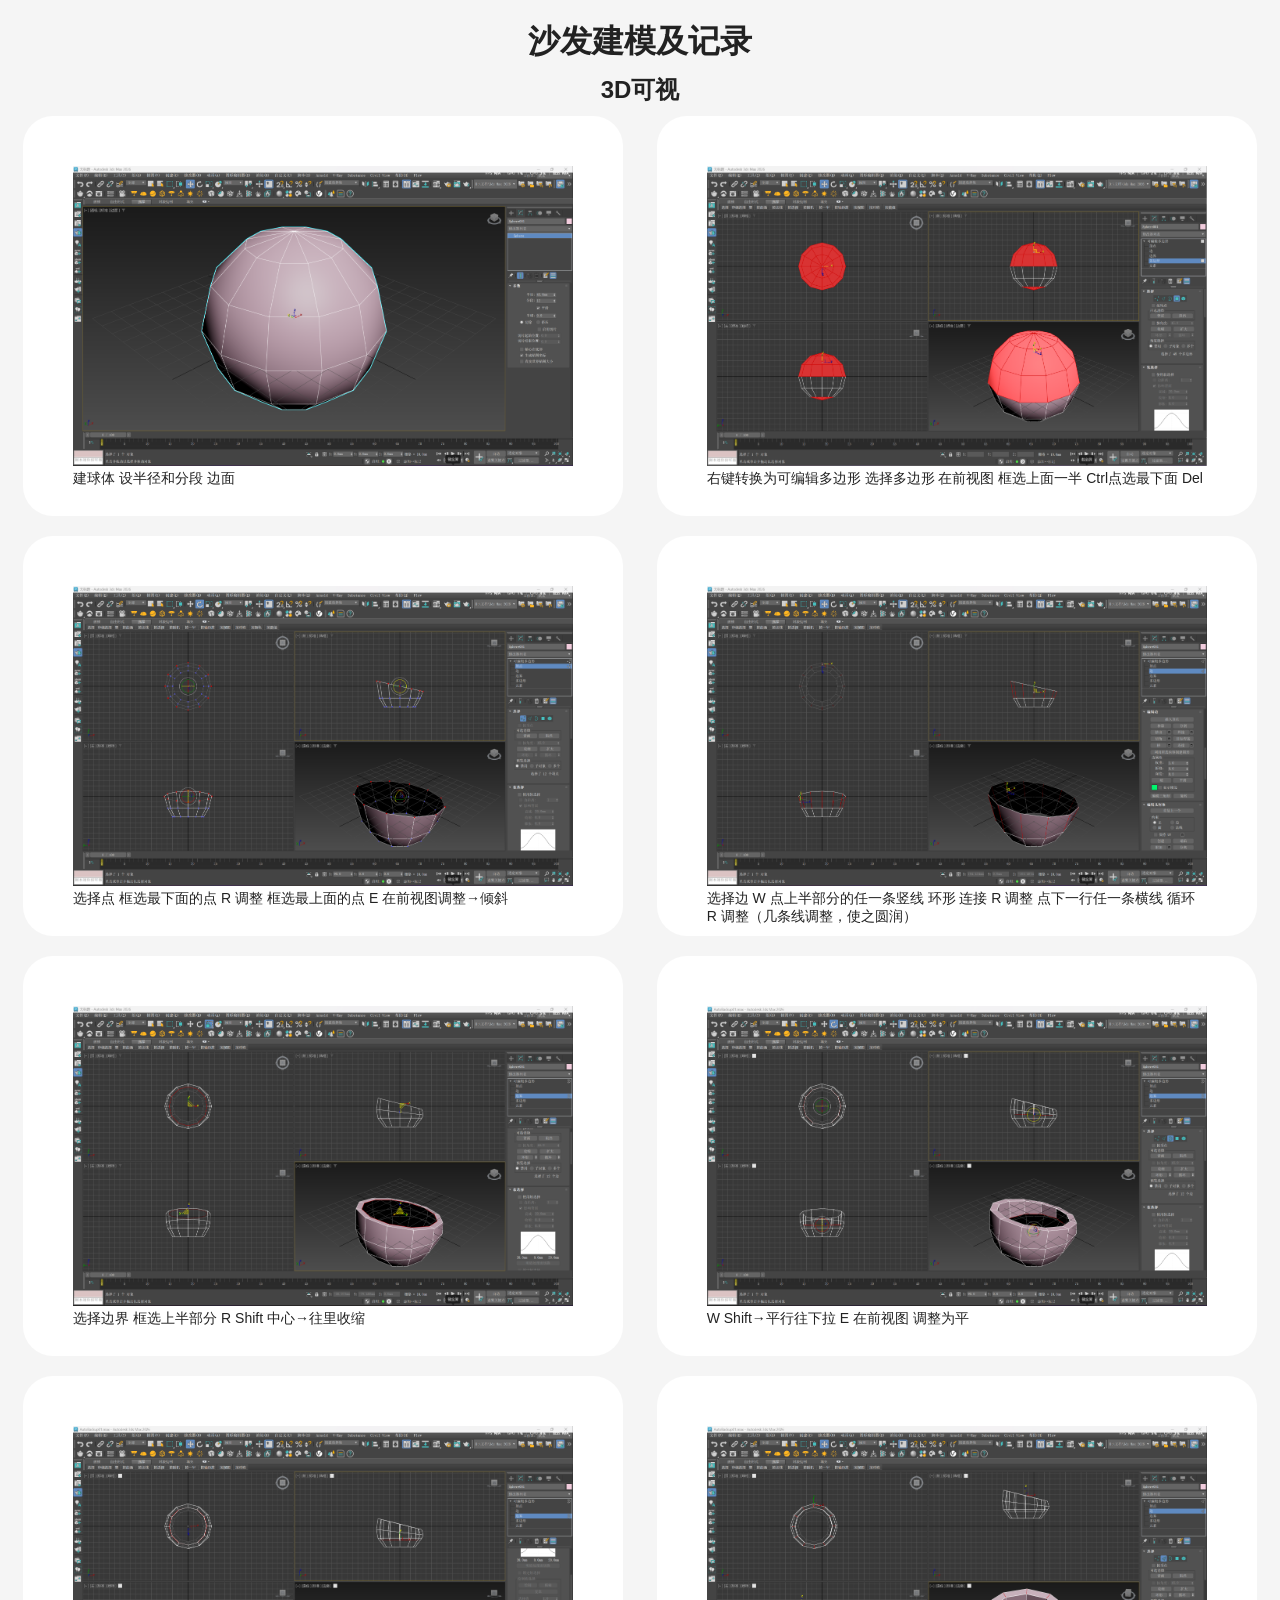
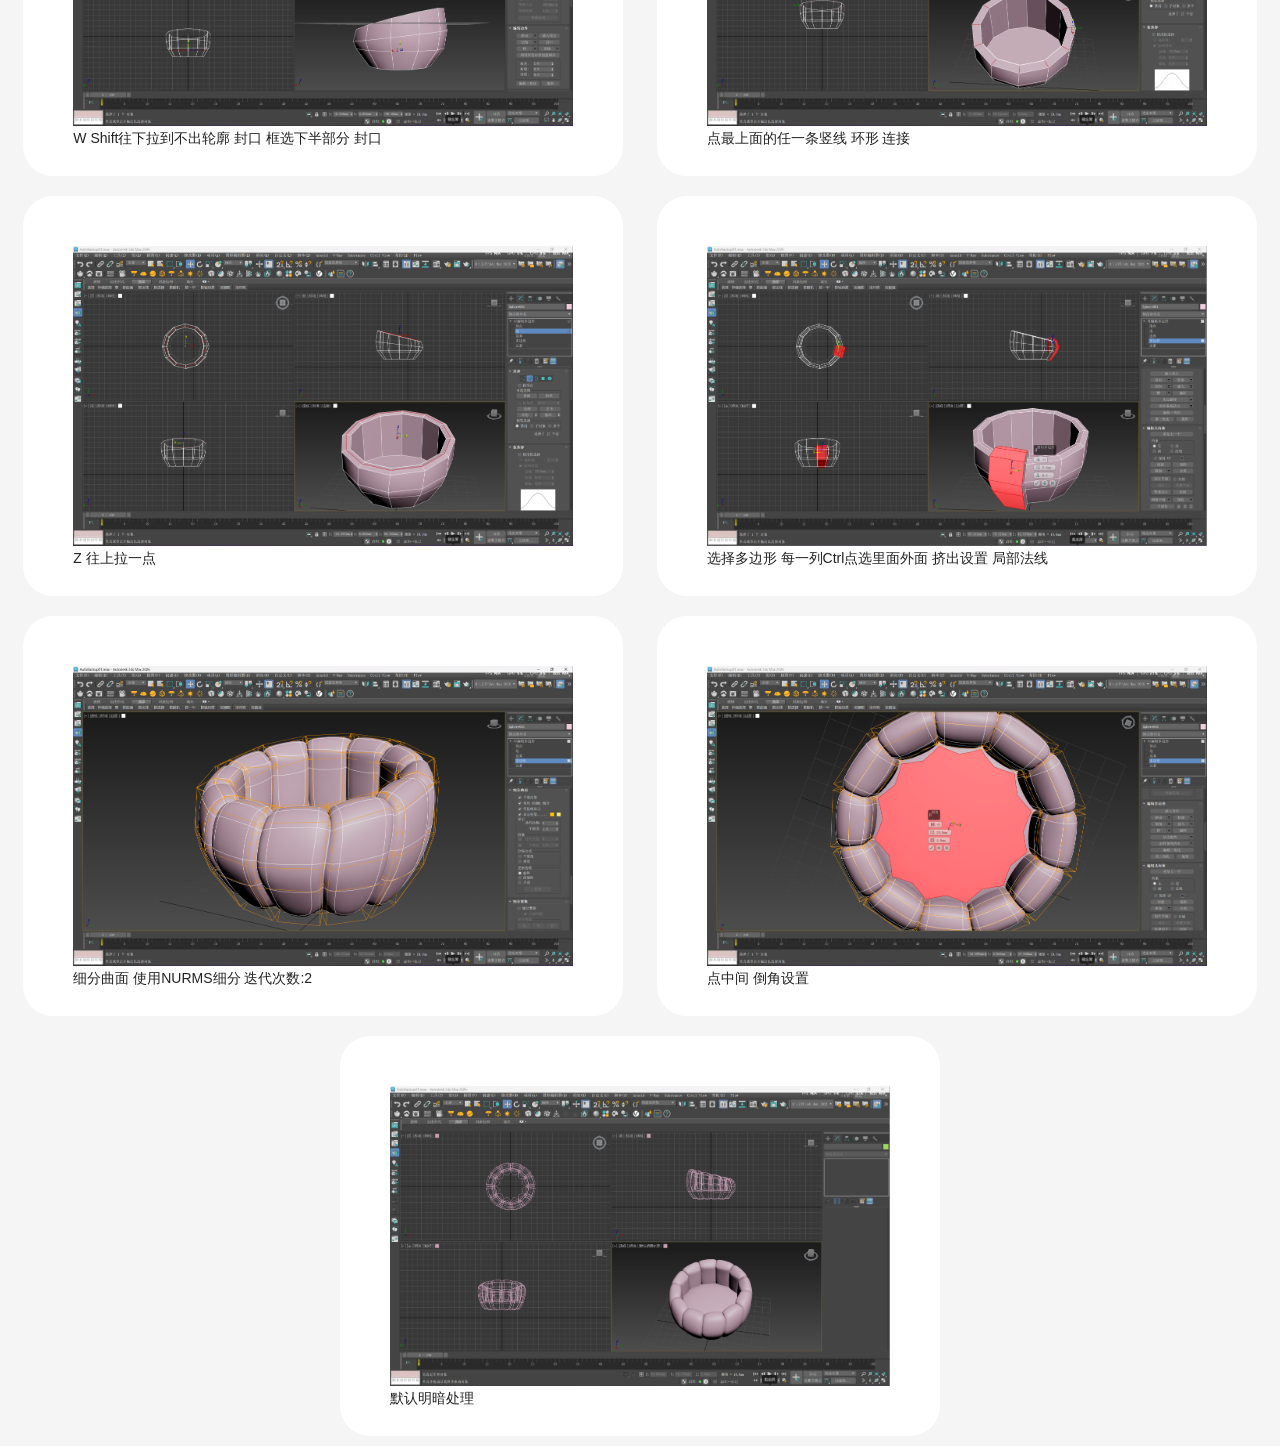
==== work1.html @ 8a5fc404 "Add files via upload" ====
<!DOCTYPE html>
<html lang="en">
<head>
    <meta charset="UTF-8">
    <meta name="viewport" content="width=device-width, initial-scale=1.0">
    <title>沙发建模</title>
    <link rel="stylesheet" href="../iconfont/iconfont.css">
    <link rel="stylesheet" href="./css/base.css">
    <link rel="stylesheet" href="./css/common.css">
</head>
<body>
    <div class="back">
        <a href="./index.html"><span class="iconfont icon-icon-test11"></span></a>
    </div>
    
    <h1>沙发建模及记录</h1>

    <div class="model">
        <a href="./3Dwork1.html"><h2>3D可视</h2></a>
    </div>

    <ul>
        <li>
            <div class="pic"><img src="./images/work1/1.png" alt=""></div>
            <p>建球体 设半径和分段 边面</p>
        </li>
        <li>
            <div class="pic"><img src="./images/work1/2.png" alt=""></div>
            <p>右键转换为可编辑多边形 选择多边形 在前视图 框选上面一半 Ctrl点选最下面 Del</p>
        </li>
        <li>
            <div class="pic"><img src="./images/work1/3.png" alt=""></div>
            <p>选择点 框选最下面的点 R 调整 框选最上面的点 E 在前视图调整→倾斜 </p>
        </li>
        <li>
            <div class="pic"><img src="./images/work1/4.png" alt=""></div>
            <p>选择边 W 点上半部分的任一条竖线 环形 连接 R 调整 点下一行任一条横线 循环 R 调整（几条线调整，使之圆润）</p>
        </li>
        <li>
            <div class="pic"><img src="./images/work1/5.png" alt=""></div>
            <p>选择边界 框选上半部分 R Shift 中心→往里收缩</p>
        </li>
        <li>
            <div class="pic"><img src="./images/work1/6.png" alt=""></div>
            <p>W Shift→平行往下拉 E 在前视图 调整为平</p>
        </li>
        <li>
            <div class="pic"><img src="./images/work1/7.png" alt=""></div>
            <p>W Shift往下拉到不出轮廓 封口 框选下半部分 封口</p>
        </li>
        <li>
            <div class="pic"><img src="./images/work1/8.png" alt=""></div>
            <p>点最上面的任一条竖线 环形 连接</p>
        </li>
        <li>
            <div class="pic"><img src="./images/work1/9.png" alt=""></div>
            <p>Z 往上拉一点</p>
        </li>
        <li>
            <div class="pic"><img src="./images/work1/10.png" alt=""></div>
            <p>选择多边形 每一列Ctrl点选里面外面 挤出设置 局部法线</p>
        </li>
        <li>
            <div class="pic"><img src="./images/work1/11.png" alt=""></div>
            <p>细分曲面 使用NURMS细分 迭代次数:2</p>
        </li>
        <li>
            <div class="pic"><img src="./images/work1/12.png" alt=""></div>
            <p>点中间 倒角设置</p>
        </li>
        <li>
            <div class="pic"><img src="./images/work1/13.png" alt=""></div>
            <p>默认明暗处理</p>
        </li>
    </ul>
</body>
</html>
---- css/base.css ----
* {
    margin: 0;
    padding: 0;
    box-sizing: border-box;
}

li {
    list-style: none;
}

a {
    text-decoration: none;
    color: #222;
}

body {
    background: #f5f5f5;
    font-family: "Microsoft YaHei",sans-serif;
    color: #222;
}
---- css/common.css ----
.back {
    margin: 10px;
}

.iconfont {
    position: fixed;
    font-size: 35px;
    color: black;
}

h1 {
    padding: 10px;
    text-align: center;
}

.model a {
    text-align: center;
}

ul {
    display: flex;
    justify-content: space-evenly;
    flex-wrap: wrap;
}

li {
    margin: 10px;
    padding: 50px;
    width: 600px;
    height: 400px;
    background-color: #fff;
    border-radius:30px;
}

li img {
    width: 500px;
    height: 300px;
}

li p {
    font-size: 14px;
}
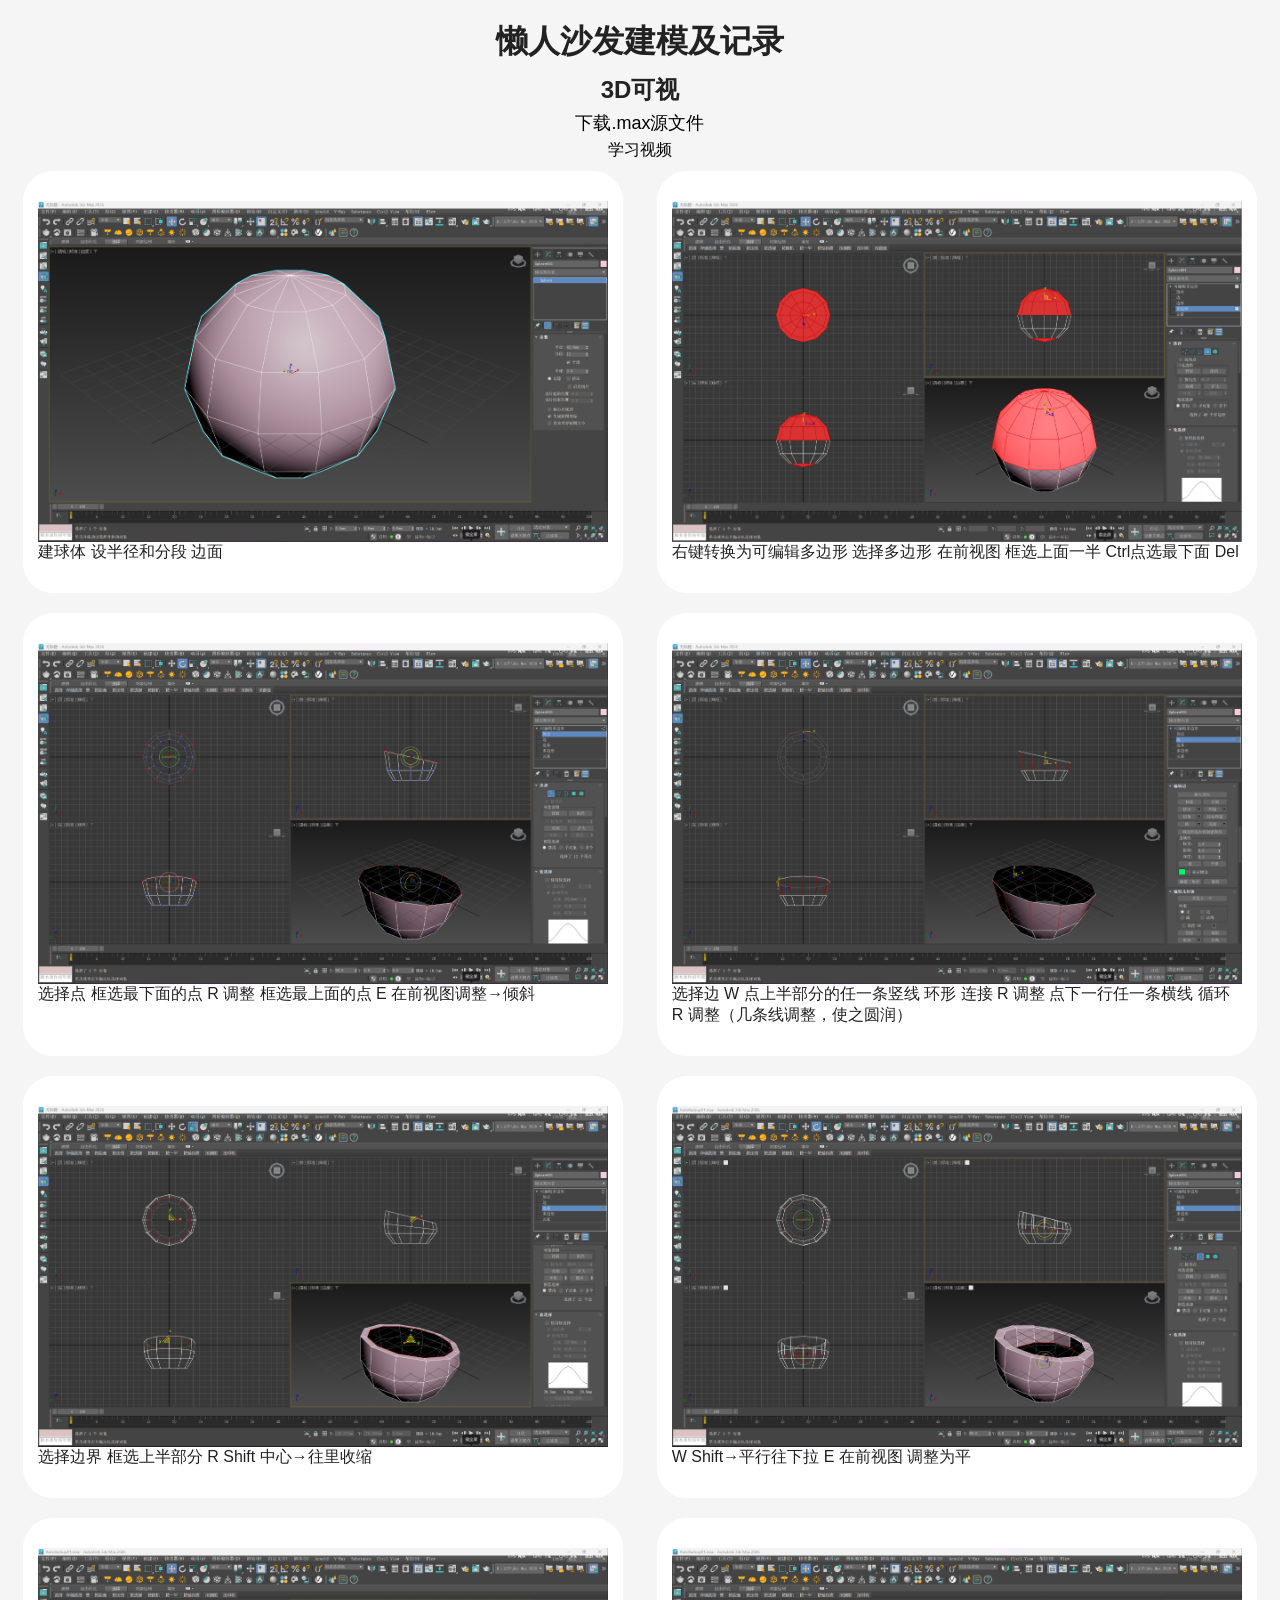
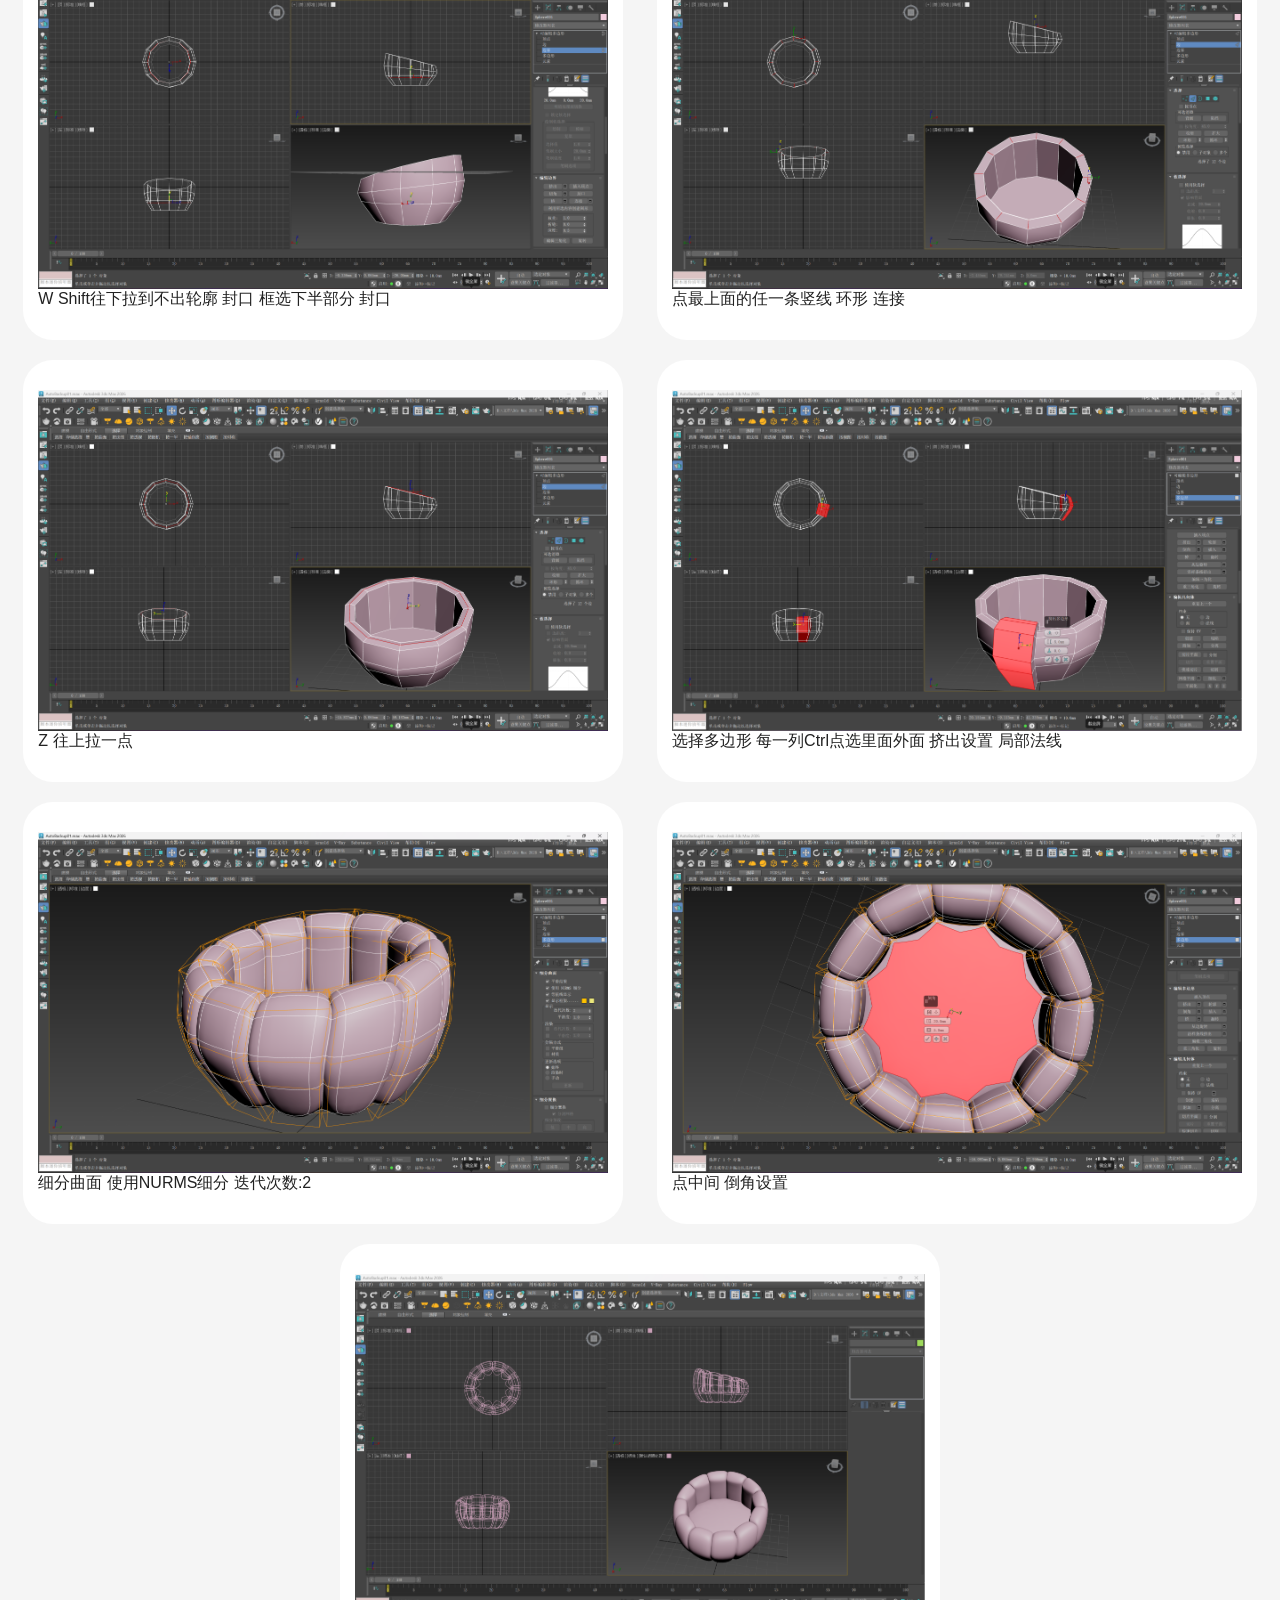
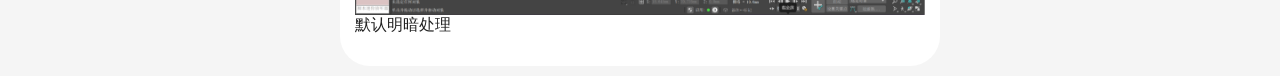
==== commit ef3bf425: "Add files via upload" ====
--- a/work1.html
+++ b/work1.html
@@ -13,11 +13,19 @@
         <a href="./index.html"><span class="iconfont icon-icon-test11"></span></a>
     </div>
     
-    <h1>沙发建模及记录</h1>
+    <h1>懒人沙发建模及记录</h1>
+  
+    <a href="./3Dwork1.html"><h2>3D可视</h2></a>
 
-    <div class="model">
-        <a href="./3Dwork1.html"><h2>3D可视</h2></a>
+    <div class="download">
+        <a href="./3D/懒人沙发.max" download="懒人沙发.max">
+            <span class="iconfont icon-icon-test3">下载.max源文件</span>
+        </a>
     </div>
+    
+    <a href="https://www.xiaohongshu.com/discovery/item/67d252ec000000001e000cb6?source=webshare&xhsshare=pc_web&xsec_token=ABp3Mh4LVzJBMYiuDW0uYWxy8ZZd_b02vDoHekupjPSX0=&xsec_source=pc_share" target="_blank">
+        <p>学习视频</p>
+    </a>
 
     <ul>
         <li>
--- a/css/common.css
+++ b/css/common.css
@@ -2,7 +2,7 @@
     margin: 10px;
 }
 
-.iconfont {
+.back .iconfont {
     position: fixed;
     font-size: 35px;
     color: black;
@@ -13,31 +13,50 @@
     text-align: center;
 }
 
-.model a {
+h2 {
     text-align: center;
+}
+
+.download .iconfont {
+    display: block;
+    margin: 5px;
+    font-size: 18px;
+    color: black;
+    text-align: center;
+}
+
+a p {
+    color: black;
+    text-align: center;
+}
+
+p {
+    font-size: 16px;
 }
 
 ul {
     display: flex;
     justify-content: space-evenly;
     flex-wrap: wrap;
+    padding: 0;
 }
 
 li {
     margin: 10px;
-    padding: 50px;
-    width: 600px;
-    height: 400px;
+    padding: 30px 15px;
+    max-width: 600px;
+    width: 100%;
     background-color: #fff;
     border-radius:30px;
 }
 
 li img {
-    width: 500px;
-    height: 300px;
+    display: block;
+    max-width: 100%;
+    height: auto;
 }
 
 li p {
-    font-size: 14px;
+    font-size: 16px;
 }
 
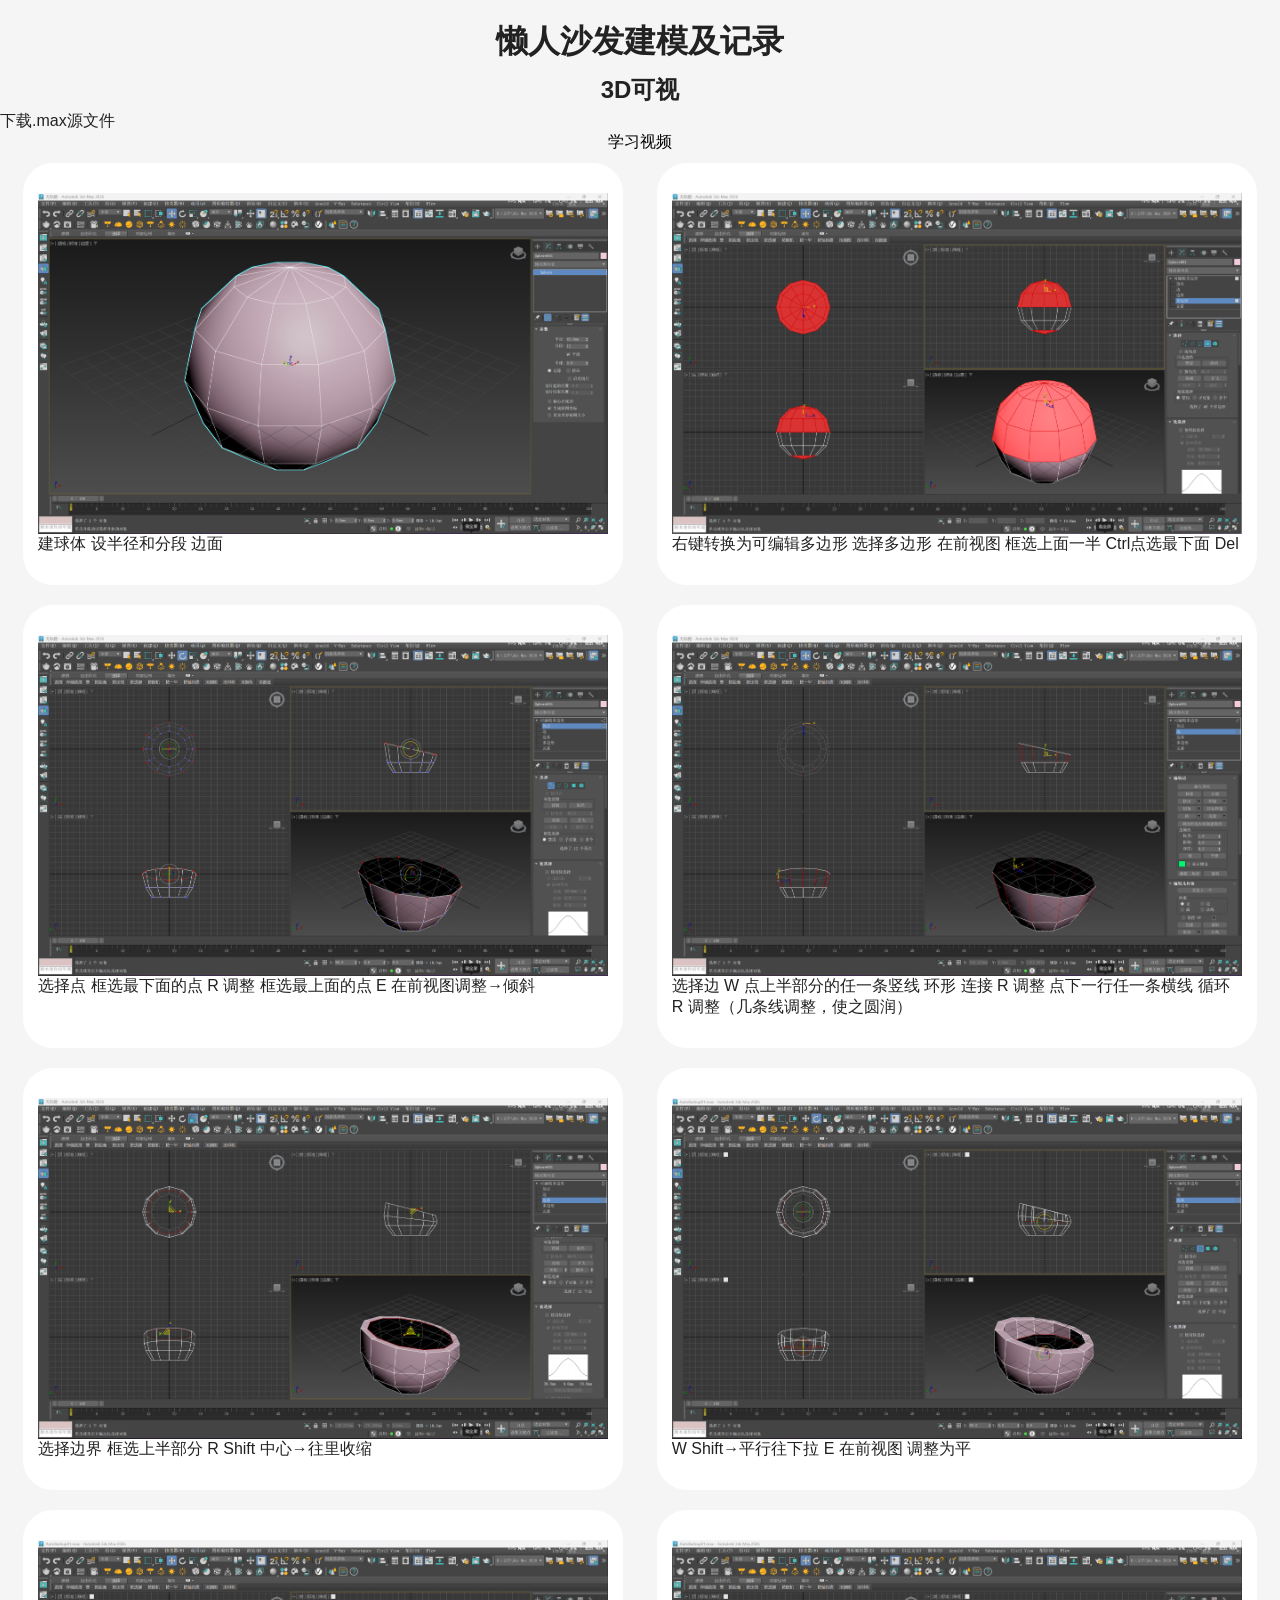
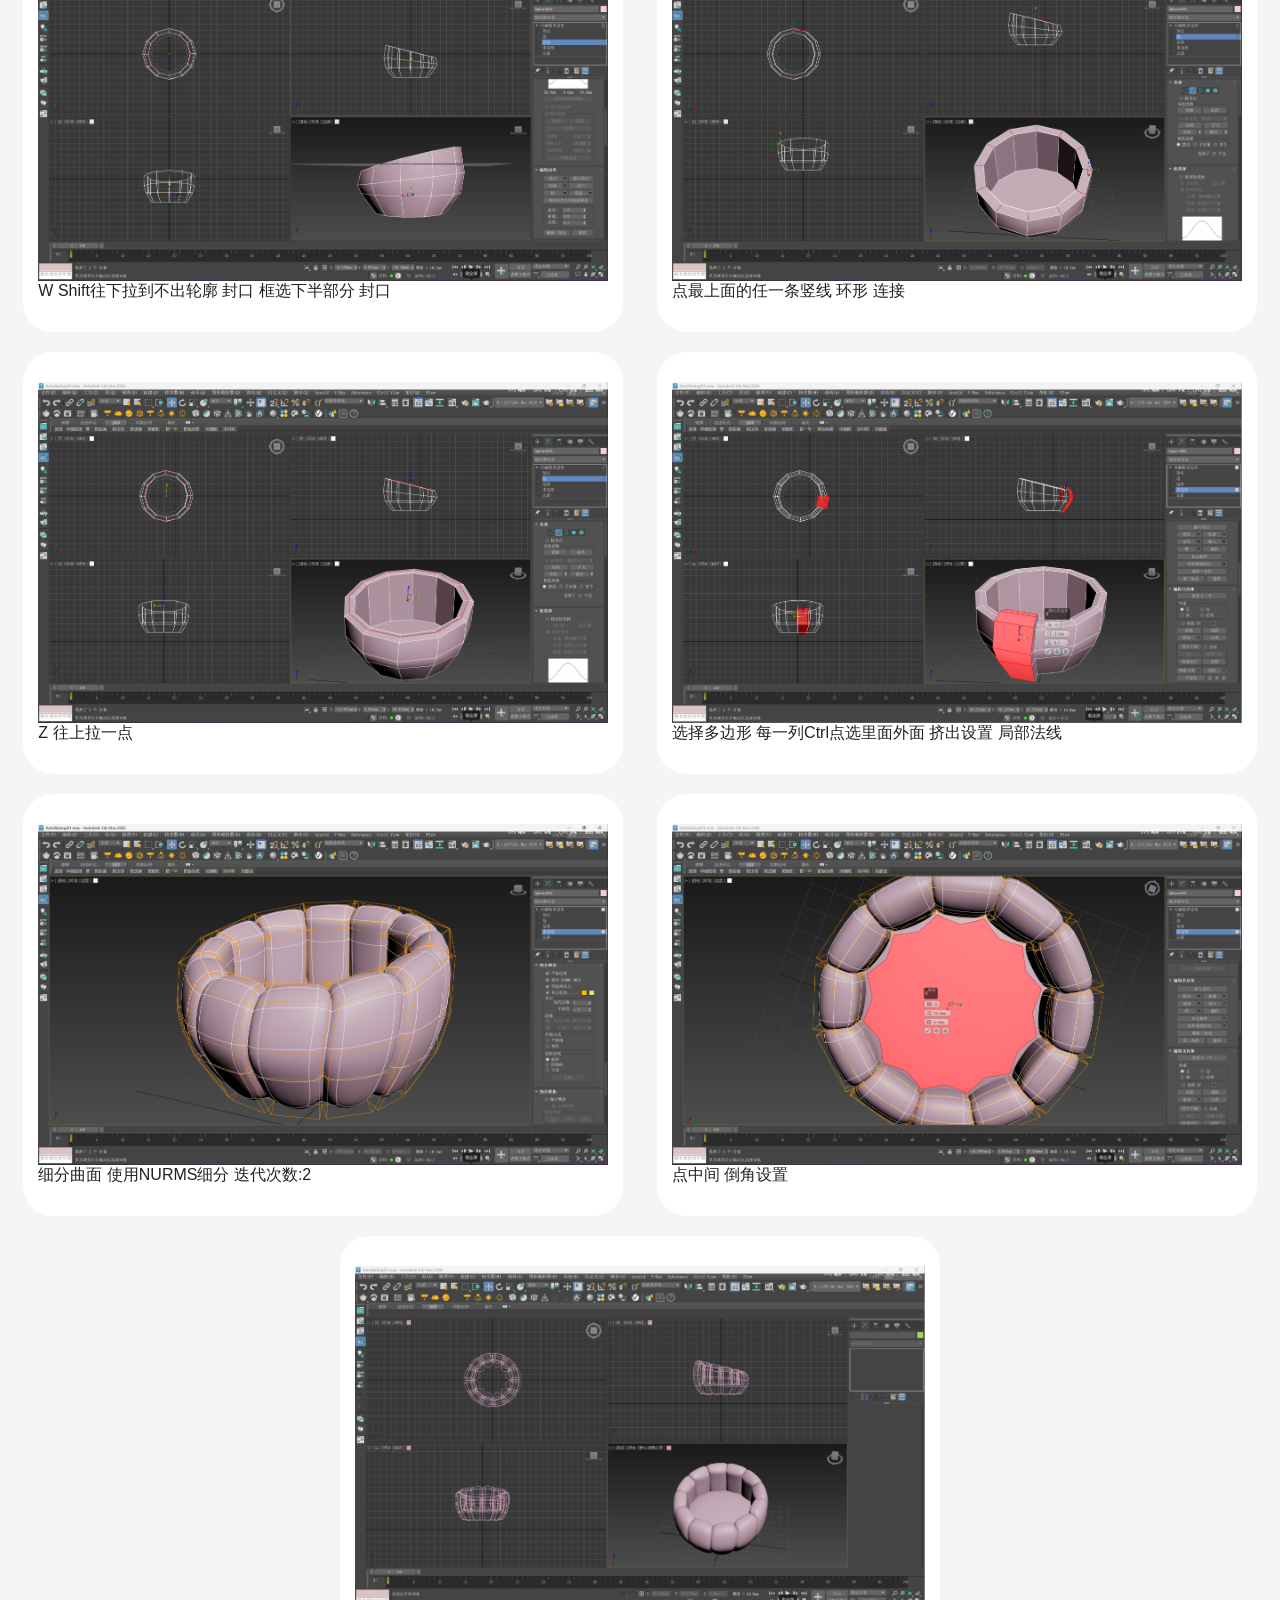
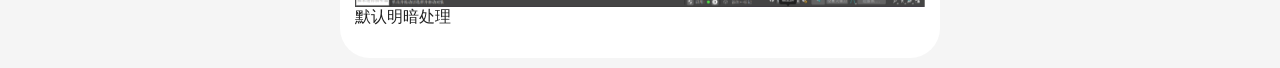
==== commit 7be4dc12: "Add files via upload" ====
--- a/work1.html
+++ b/work1.html
@@ -19,7 +19,8 @@
 
     <div class="download">
         <a href="./3D/懒人沙发.max" download="懒人沙发.max">
-            <span class="iconfont icon-icon-test3">下载.max源文件</span>
+            <span class="iconfont icon-icon-test3"></span>
+            下载.max源文件
         </a>
     </div>
     
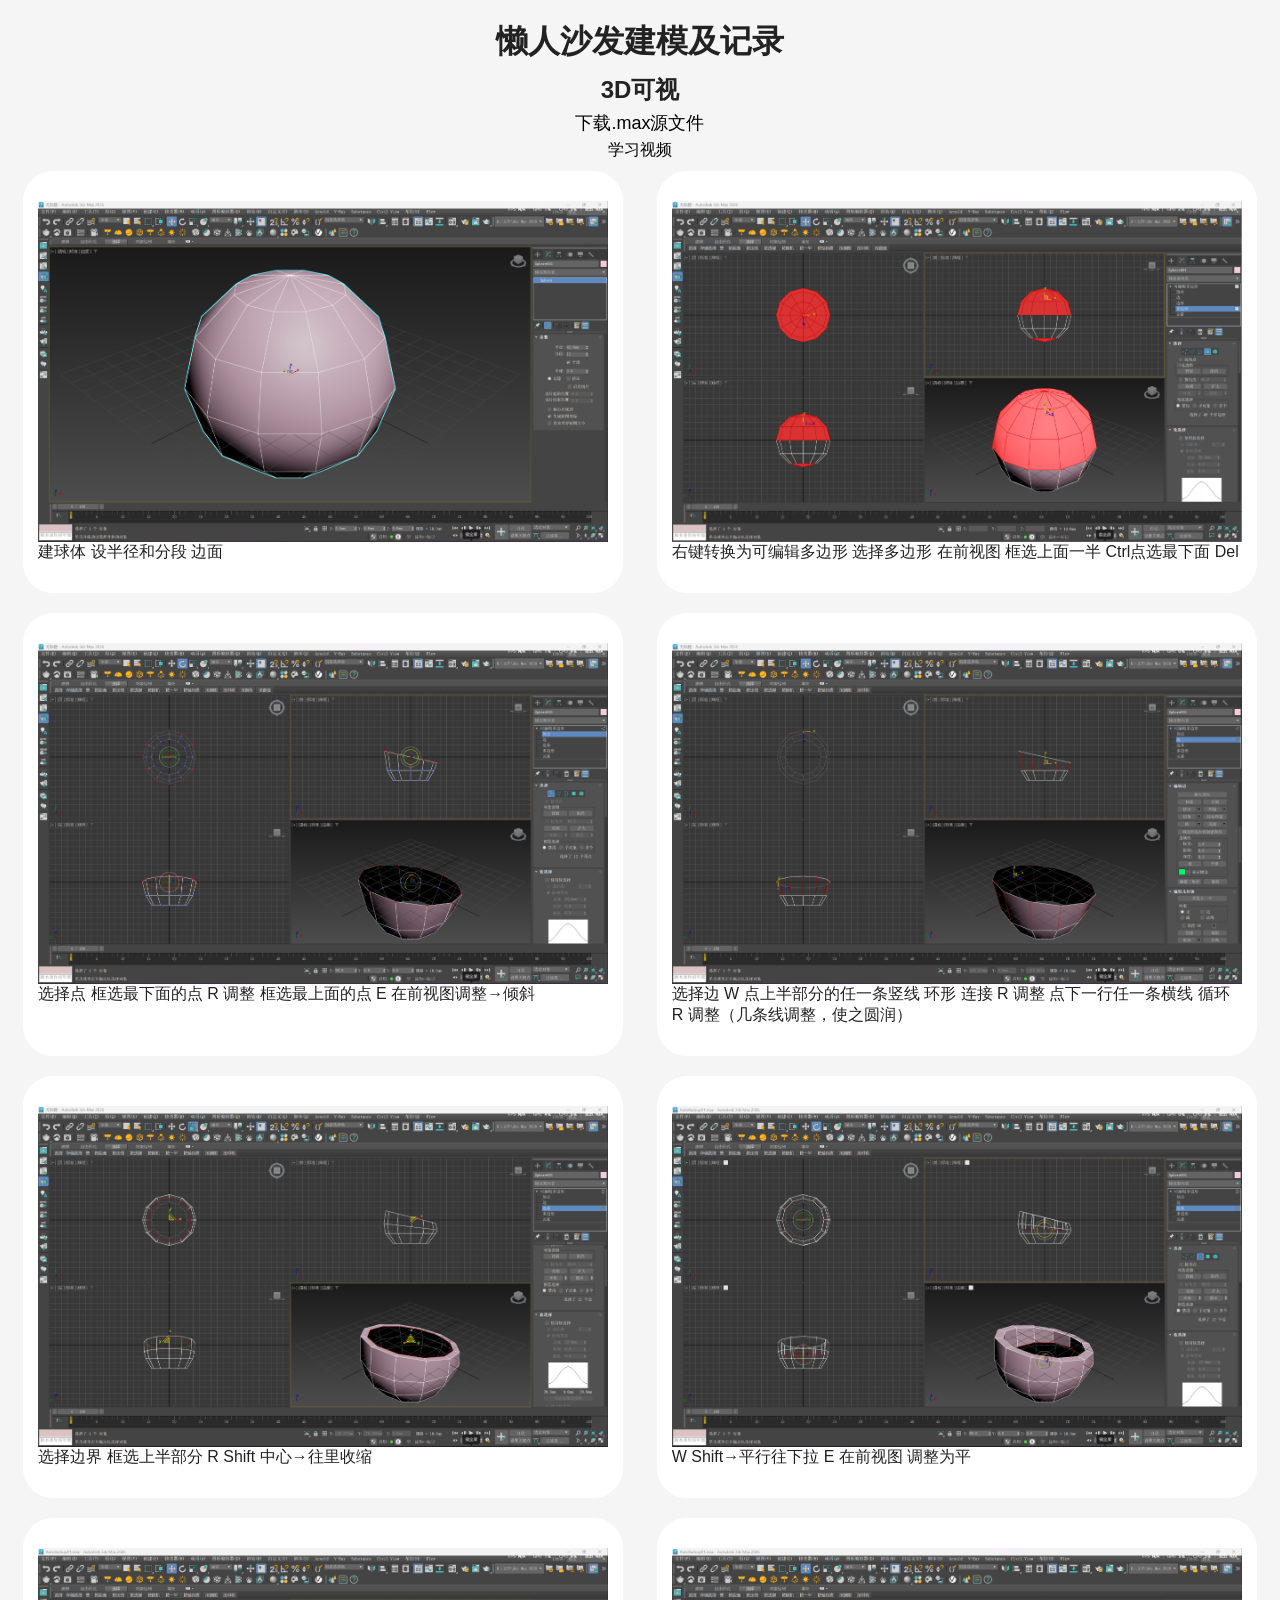
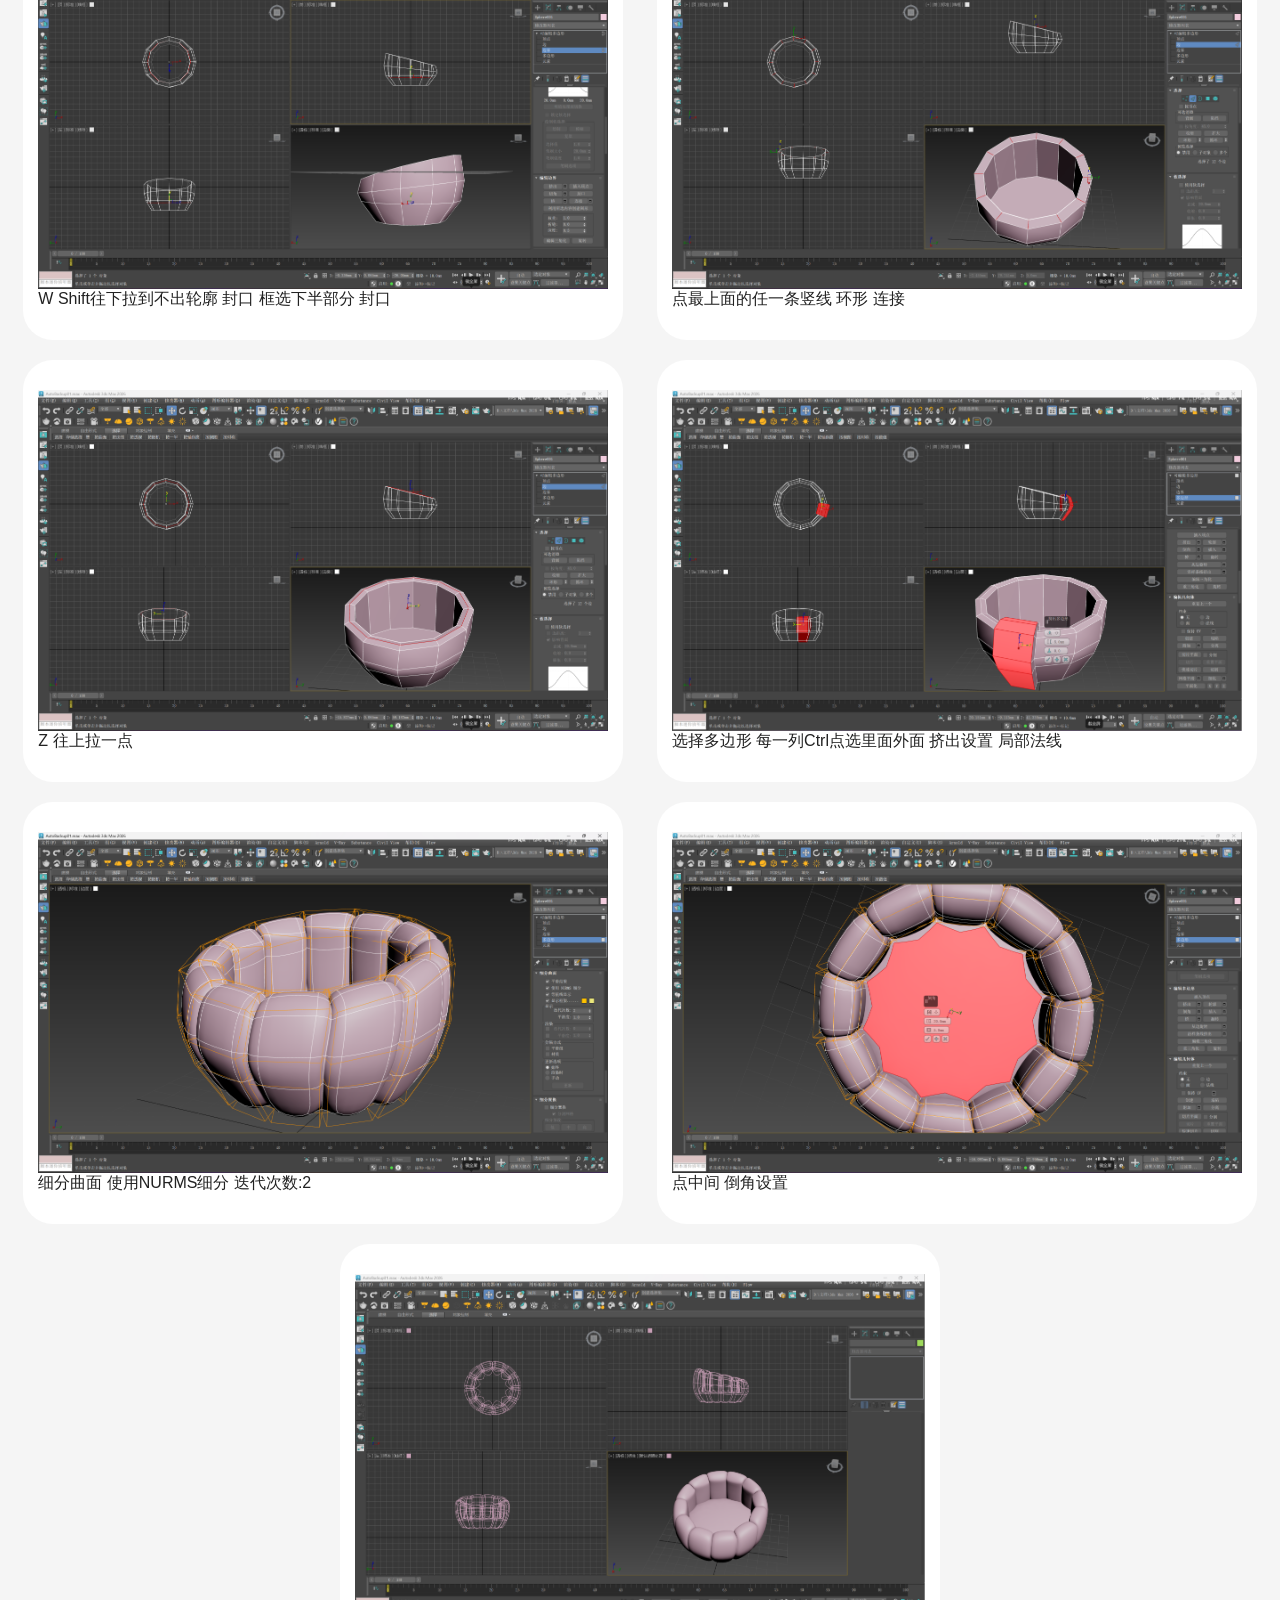
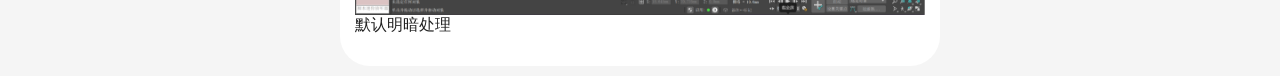
==== commit a286aaf1: "Add files via upload" ====
--- a/work1.html
+++ b/work1.html
@@ -19,8 +19,7 @@
 
     <div class="download">
         <a href="./3D/懒人沙发.max" download="懒人沙发.max">
-            <span class="iconfont icon-icon-test3"></span>
-            下载.max源文件
+            <span class="iconfont icon-icon-test3">下载.max源文件</span>
         </a>
     </div>
     
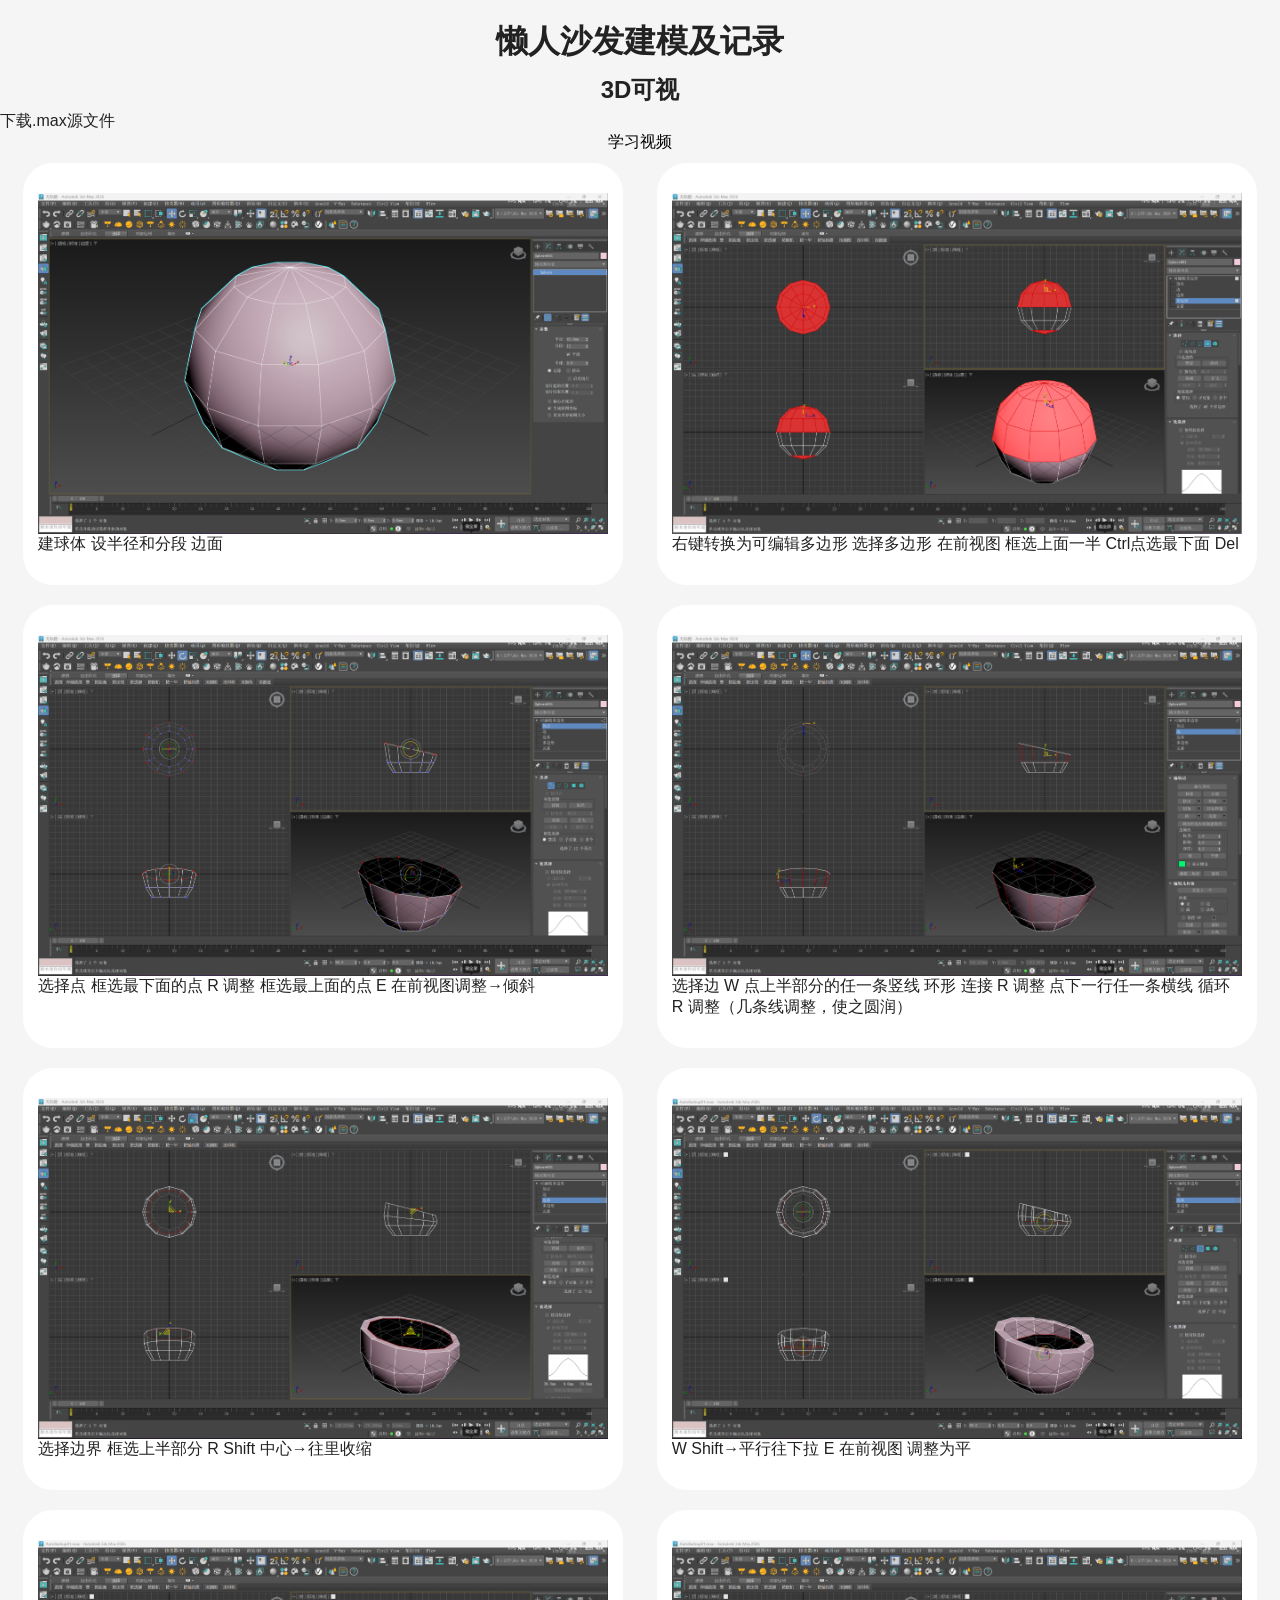
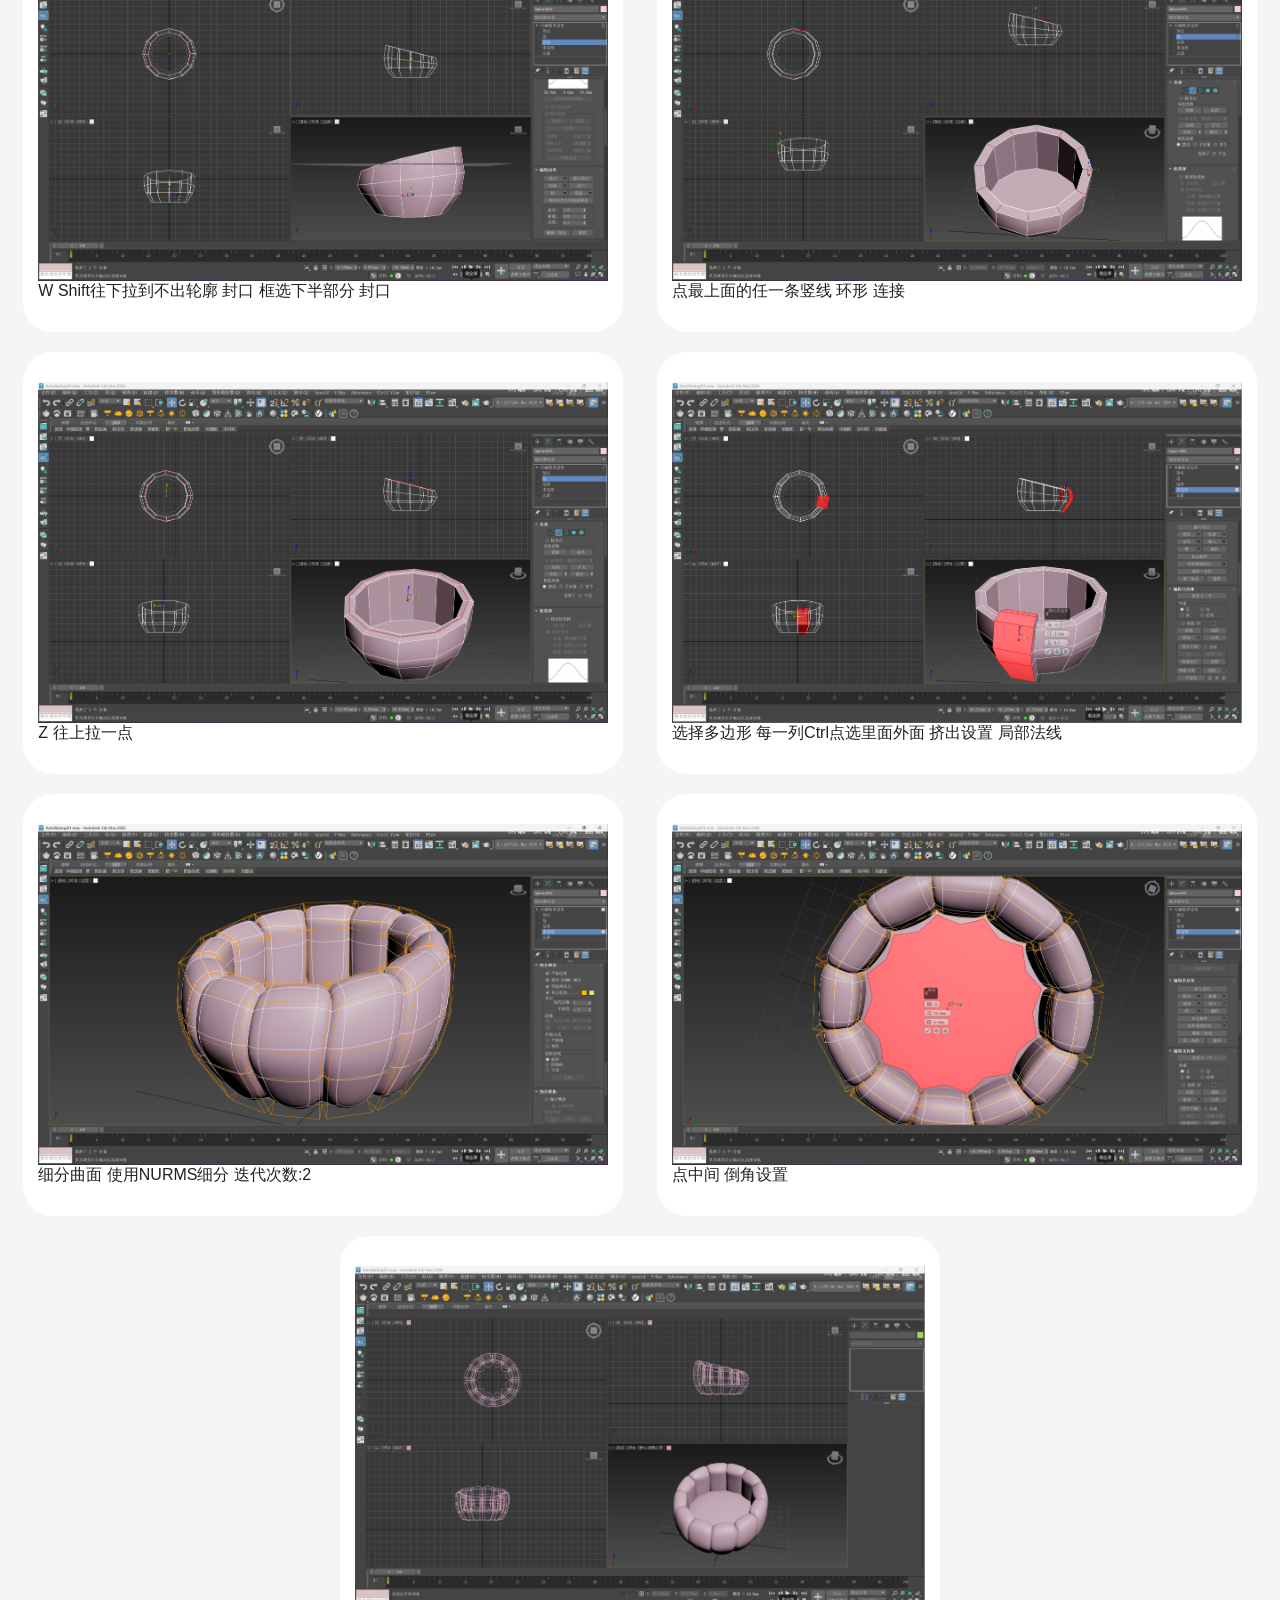
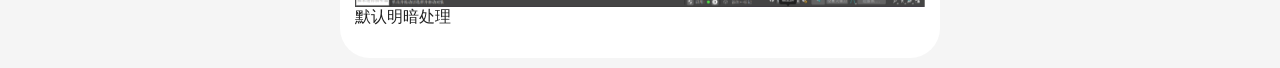
==== commit 7859e923: "Add files via upload" ====
--- a/work1.html
+++ b/work1.html
@@ -19,7 +19,8 @@
 
     <div class="download">
         <a href="./3D/懒人沙发.max" download="懒人沙发.max">
-            <span class="iconfont icon-icon-test3">下载.max源文件</span>
+            <span class="iconfont icon-icon-test3"></span>
+            下载.max源文件
         </a>
     </div>
     
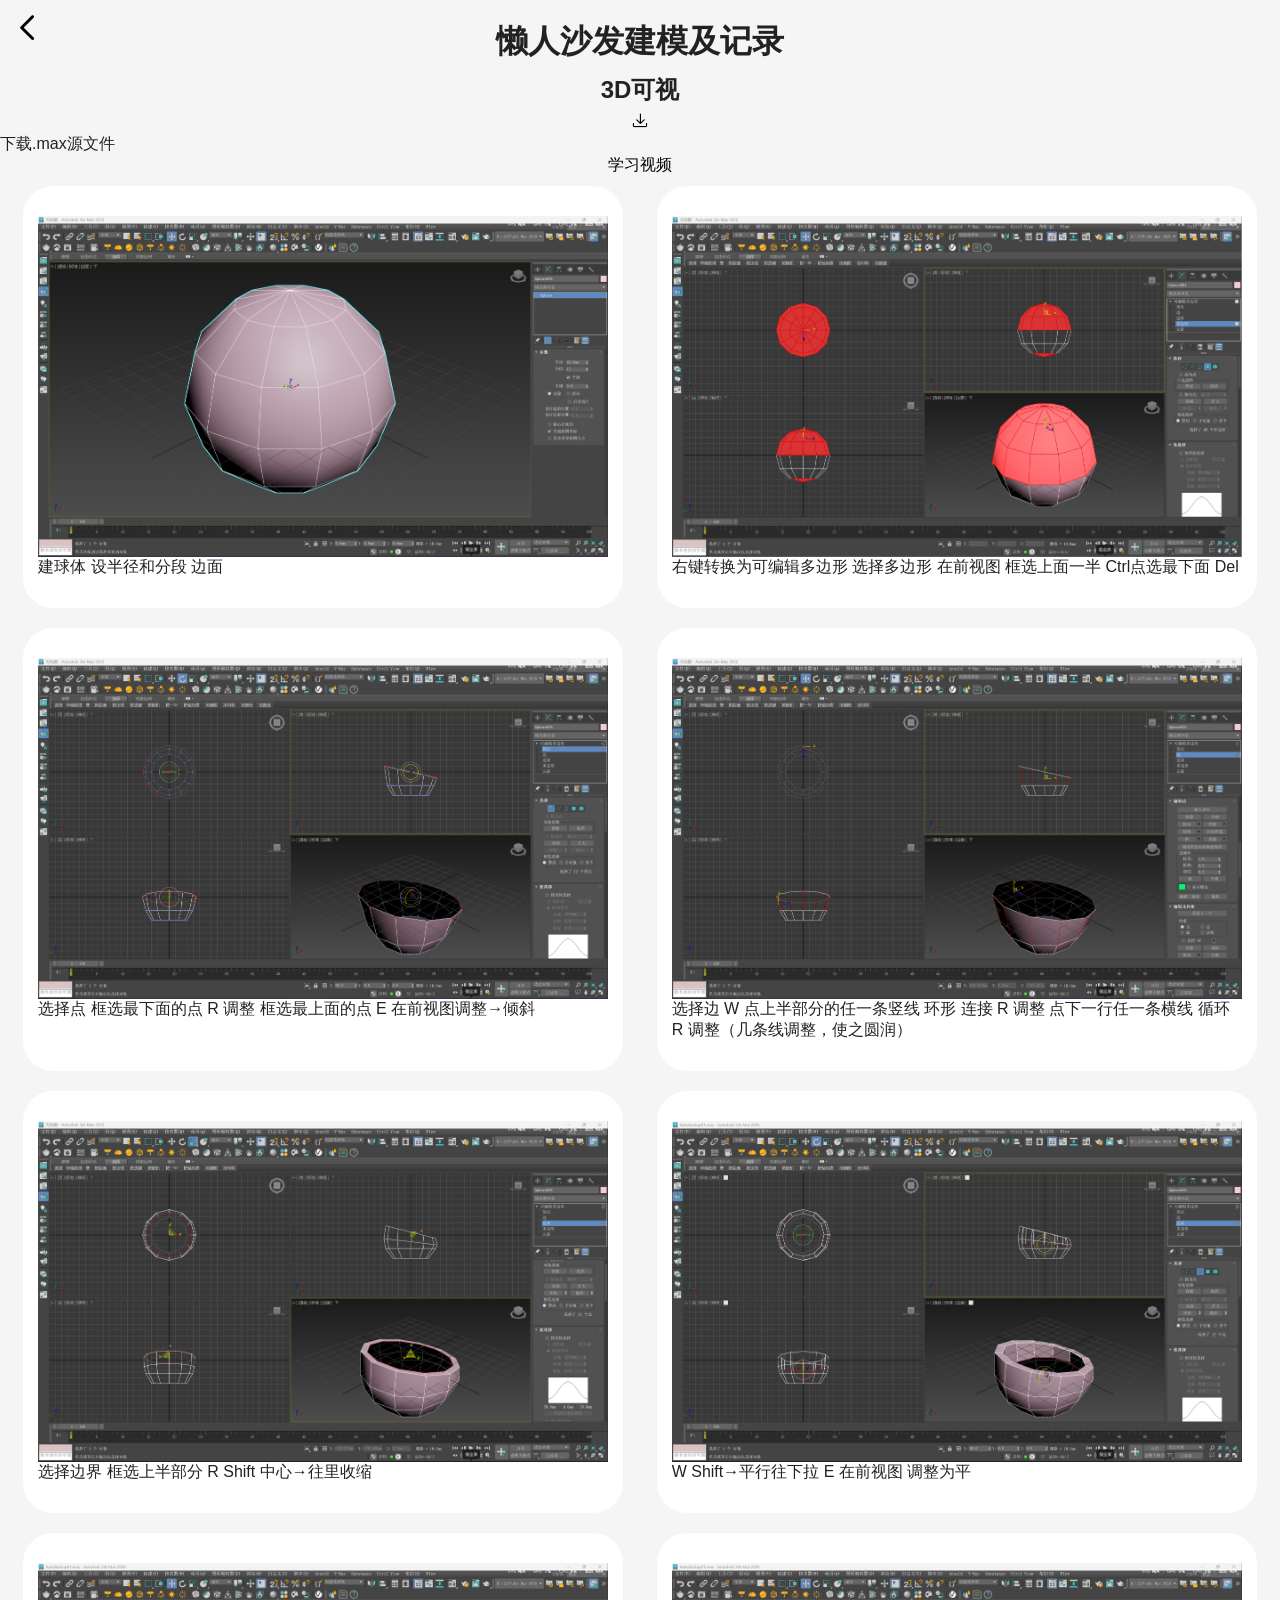
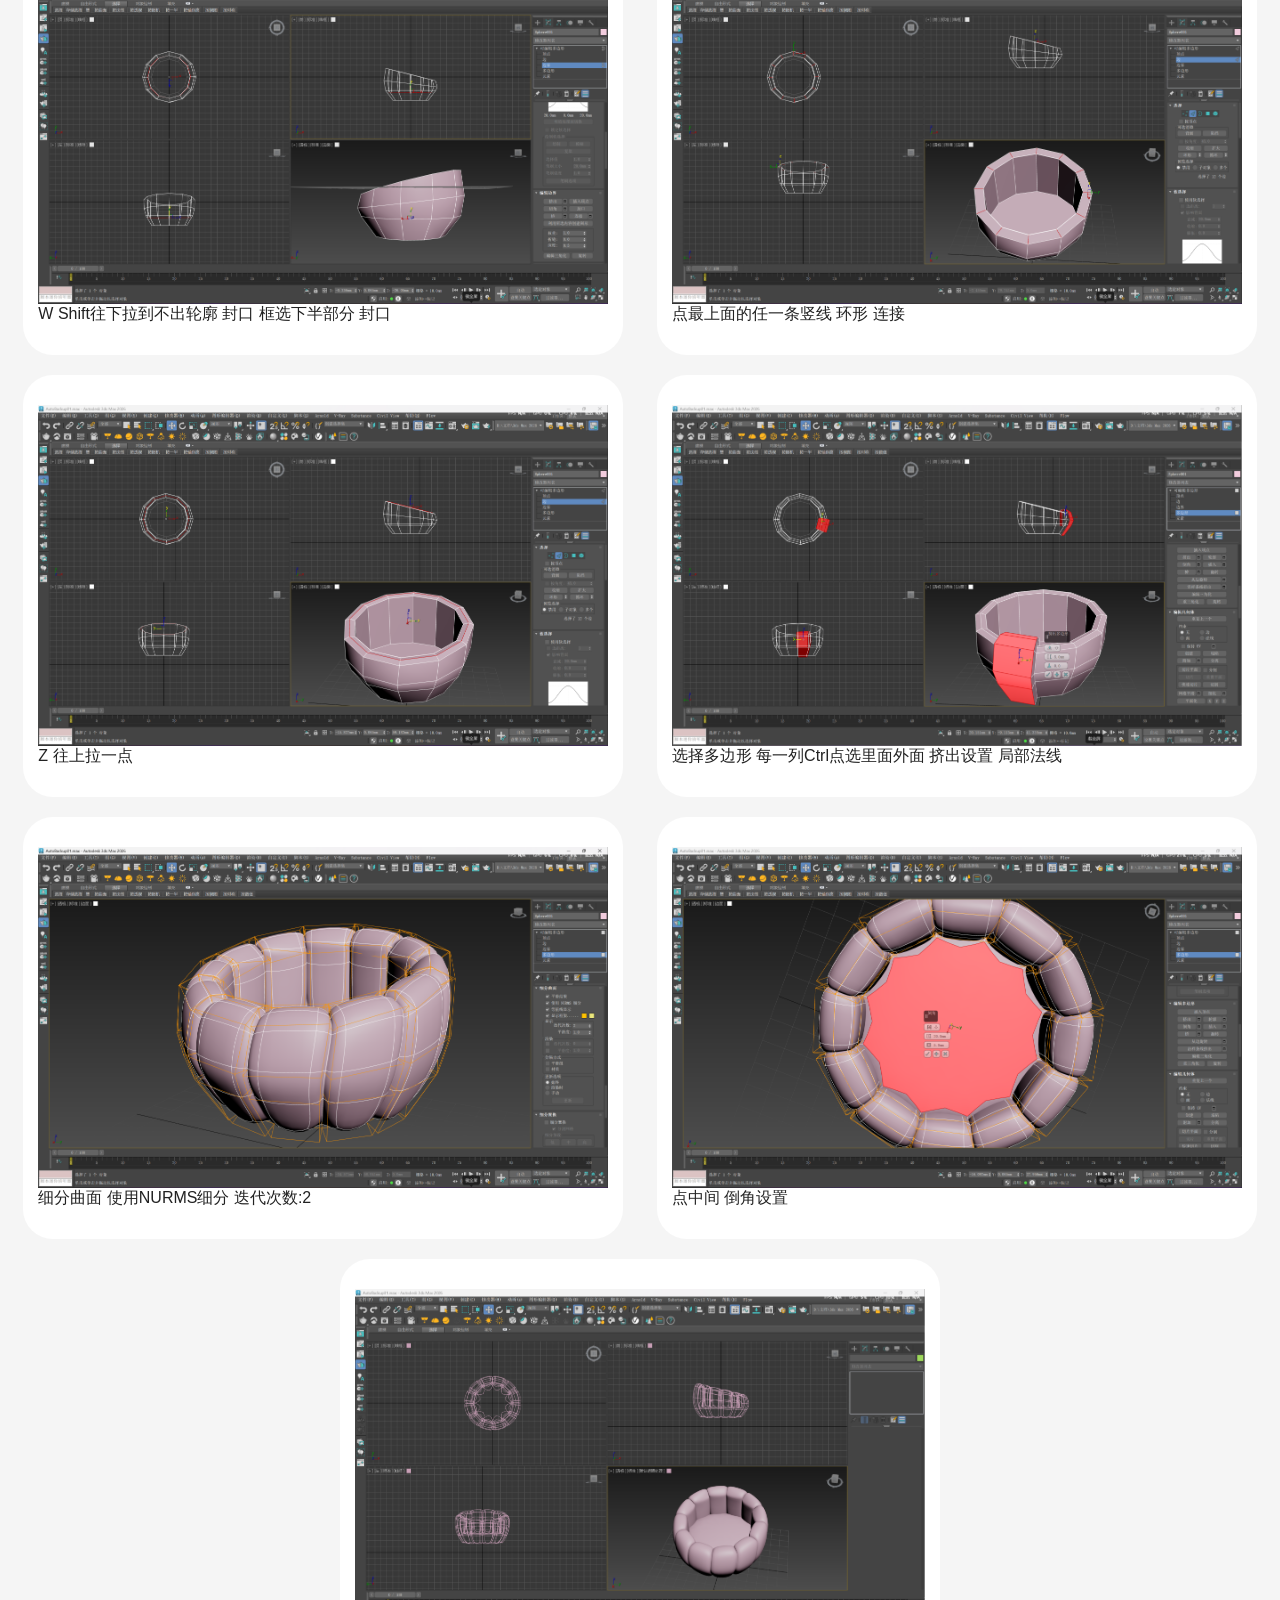
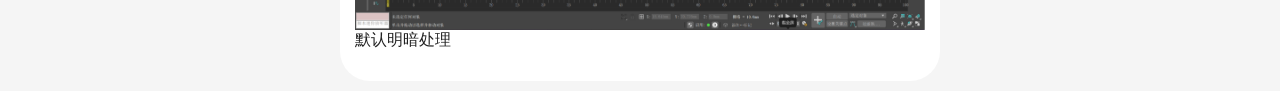
==== commit e7908571: "Add files via upload" ====
--- a/work1.html
+++ b/work1.html
@@ -4,13 +4,13 @@
     <meta charset="UTF-8">
     <meta name="viewport" content="width=device-width, initial-scale=1.0">
     <title>沙发建模</title>
-    <link rel="stylesheet" href="../iconfont/iconfont.css">
+    <link rel="stylesheet" href="./iconfont/iconfont.css">
     <link rel="stylesheet" href="./css/base.css">
     <link rel="stylesheet" href="./css/common.css">
 </head>
 <body>
     <div class="back">
-        <a href="./index.html"><span class="iconfont icon-icon-test11"></span></a>
+        <a href="./index.html"><span class="iconfont icon-fanhui"></span></a>
     </div>
     
     <h1>懒人沙发建模及记录</h1>
@@ -19,7 +19,7 @@
 
     <div class="download">
         <a href="./3D/懒人沙发.max" download="懒人沙发.max">
-            <span class="iconfont icon-icon-test3"></span>
+            <span class="iconfont icon-download"></span>
             下载.max源文件
         </a>
     </div>
--- a/iconfont/iconfont.css
+++ b/iconfont/iconfont.css
@@ -0,0 +1,23 @@
+@font-face {
+  font-family: "iconfont"; /* Project id 5247744 */
+  src: url('iconfont.woff2?t=1793108812949') format('woff2'),
+       url('iconfont.woff?t=1793108812949') format('woff'),
+       url('iconfont.ttf?t=1793108812949') format('truetype');
+}
+
+.iconfont {
+  font-family: "iconfont" !important;
+  font-size: 16px;
+  font-style: normal;
+  -webkit-font-smoothing: antialiased;
+  -moz-osx-font-smoothing: grayscale;
+}
+
+.icon-fanhui:before {
+  content: "\e61e";
+}
+
+.icon-download:before {
+  content: "\e66c";
+}
+
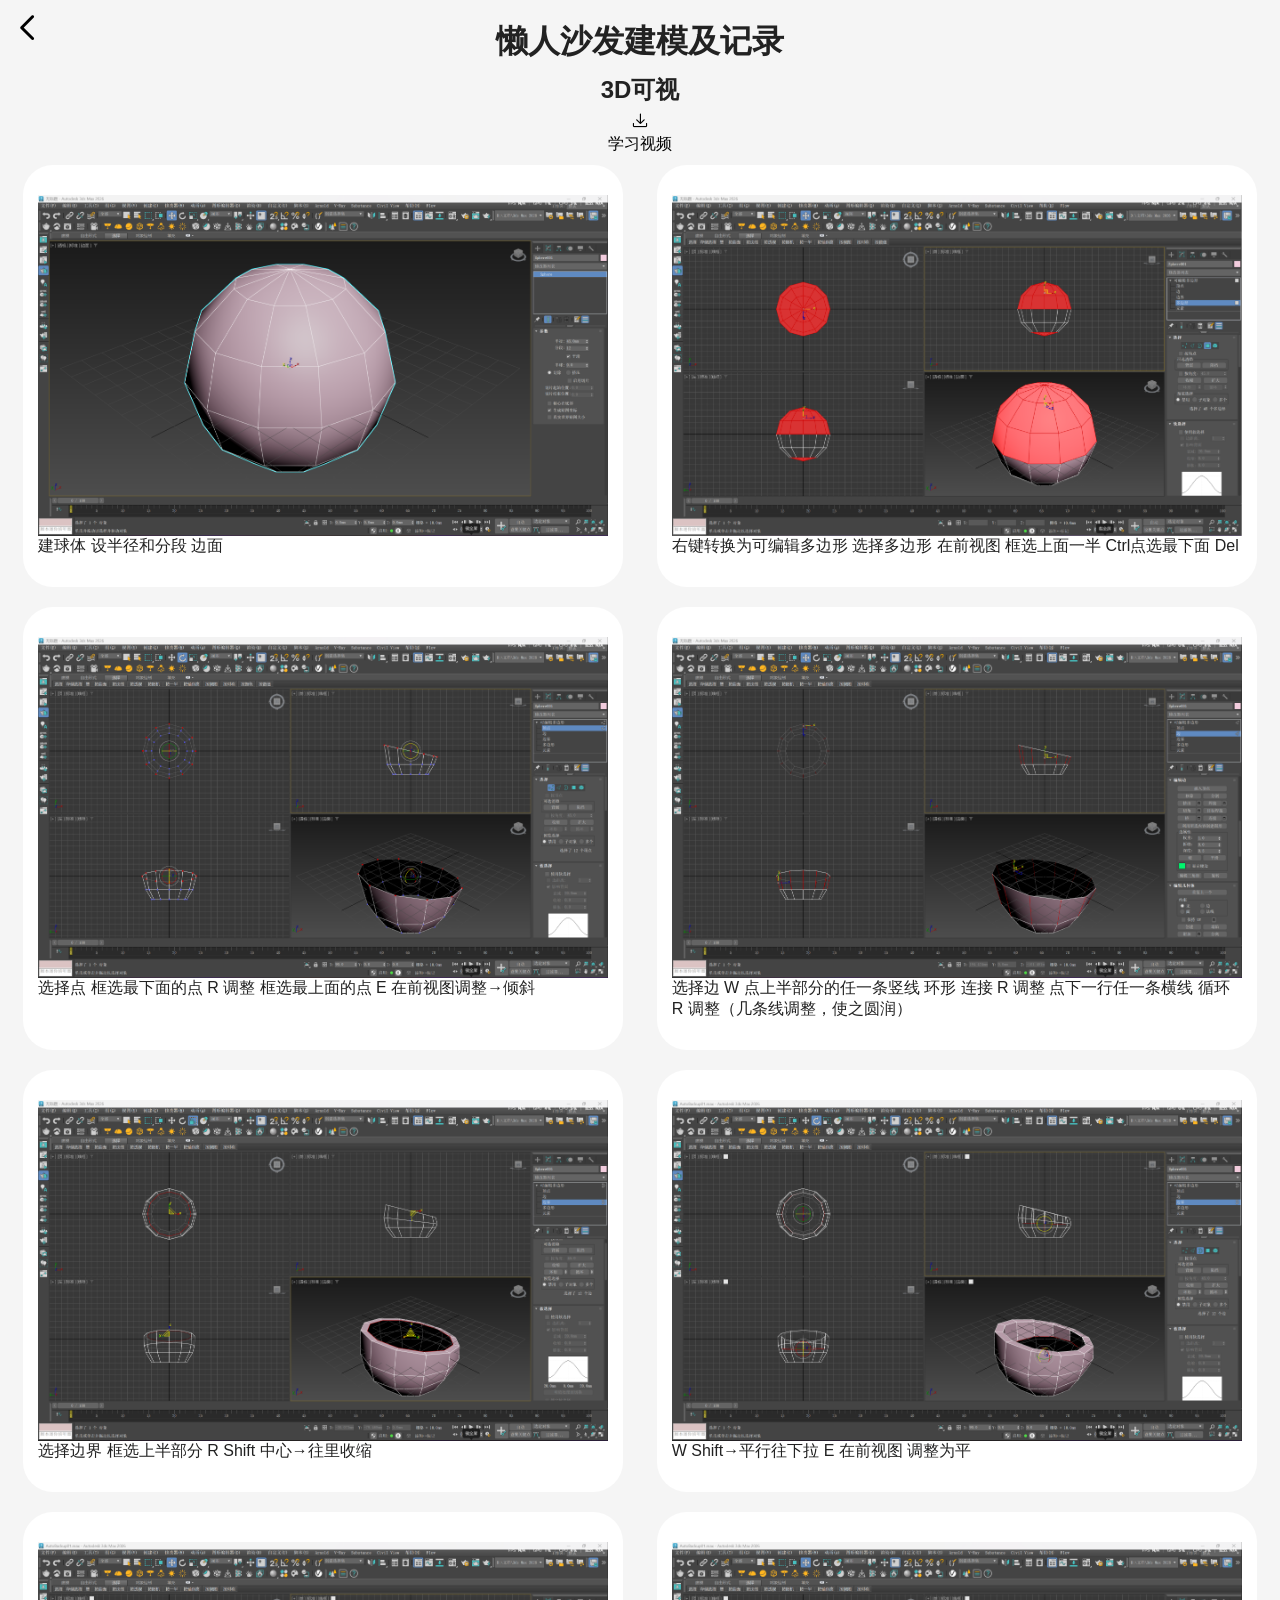
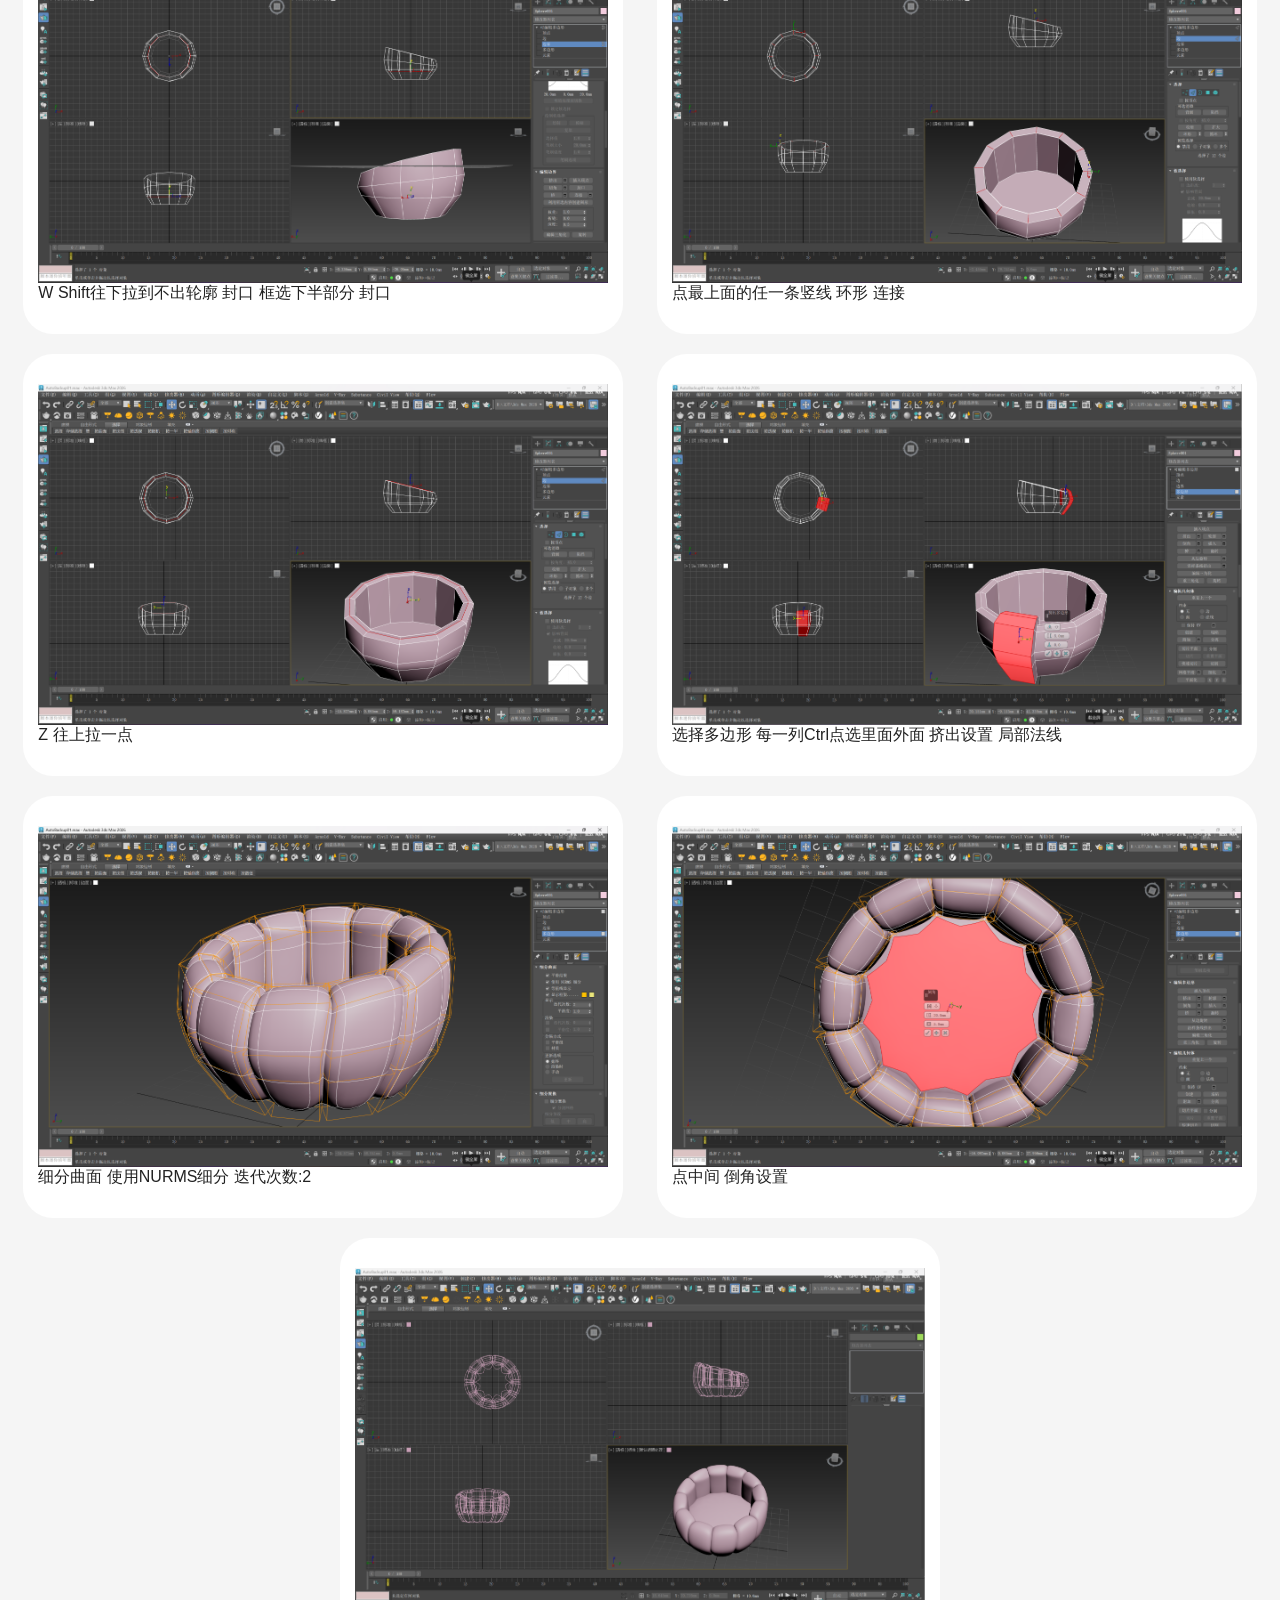
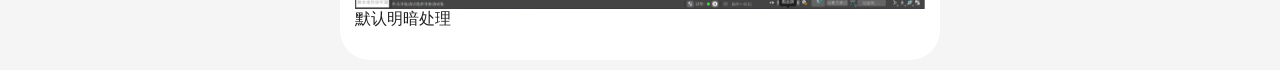
==== commit e289e443: "Add files via upload" ====
--- a/work1.html
+++ b/work1.html
@@ -20,7 +20,6 @@
     <div class="download">
         <a href="./3D/懒人沙发.max" download="懒人沙发.max">
             <span class="iconfont icon-download"></span>
-            下载.max源文件
         </a>
     </div>
     
